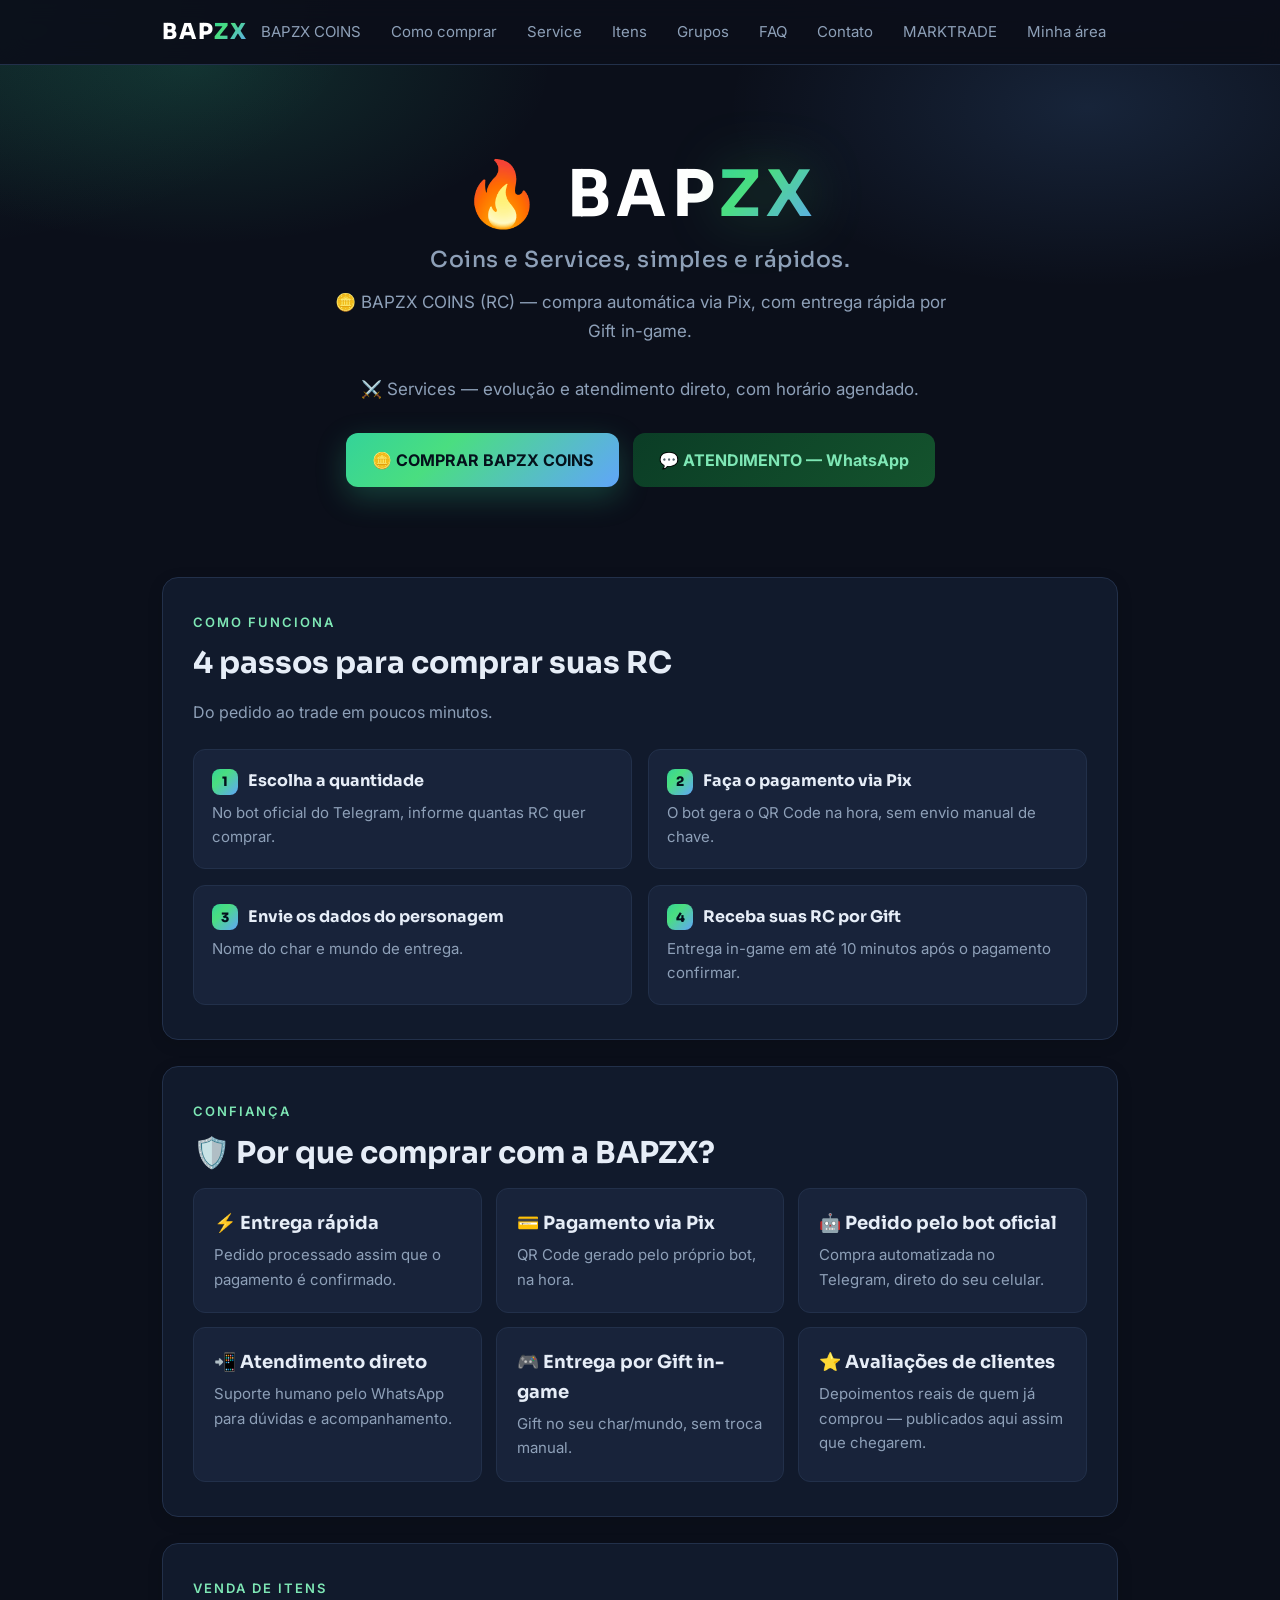
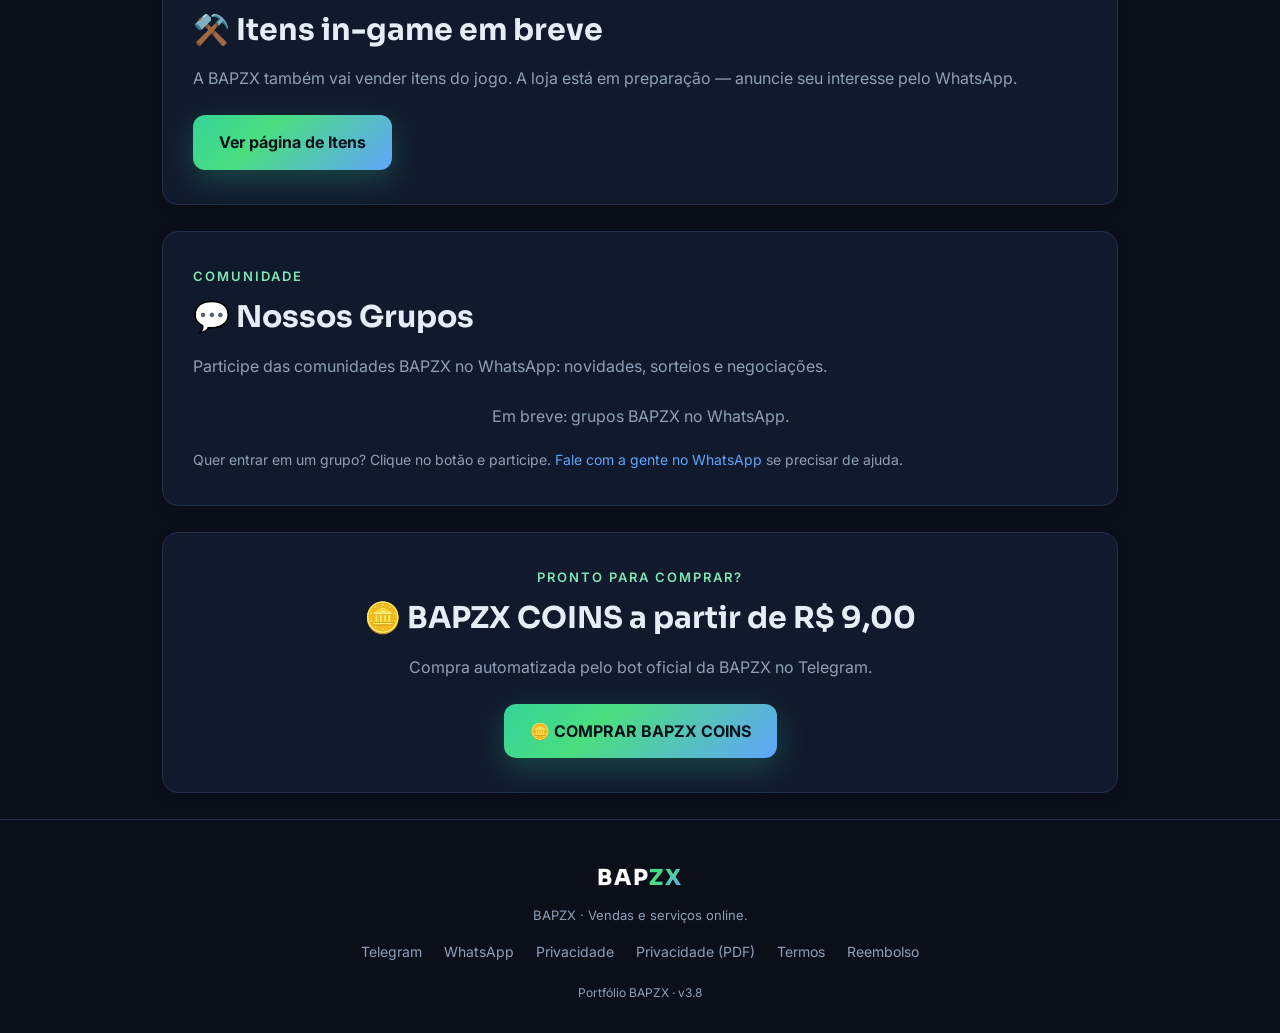
==== index.html @ c37fc3a6 "SEO itens 9+6: keyword por página, meta description em todas, canonical, Open Graph/Twitter, schema." ====
<!DOCTYPE html>
<html lang="pt-BR">
<head>
<meta charset="utf-8">
<meta name="viewport" content="width=device-width, initial-scale=1">
<title>BAPZX COINS (RC) &amp; Service — BAPZX</title>
<meta name="description" content="BAPZX: vendas e serviços online. BAPZX COINS (RC) e Service dedicado a UP level no Rubinot. Pagamento via Pix e atendimento no Telegram e WhatsApp.">
<link rel="canonical" href="https://bapzxdev.github.io/bapzx-portfolio/">
<meta property="og:type" content="website">
<meta property="og:site_name" content="BAPZX">
<meta property="og:locale" content="pt_BR">
<meta property="og:title" content="BAPZX COINS (RC) &amp; Service — BAPZX">
<meta property="og:description" content="BAPZX: vendas e serviços online. BAPZX COINS (RC) e Service dedicado a UP level no Rubinot. Pagamento via Pix e atendimento no Telegram e WhatsApp.">
<meta property="og:url" content="https://bapzxdev.github.io/bapzx-portfolio/">
<meta property="og:image" content="https://bapzxdev.github.io/bapzx-portfolio/og-image.png">
<meta name="twitter:card" content="summary_large_image">
<link rel="preconnect" href="https://fonts.googleapis.com">
<link rel="preconnect" href="https://fonts.gstatic.com" crossorigin>
<link href="https://fonts.googleapis.com/css2?family=Sora:wght@500;700;800&family=Inter:wght@400;500;600&display=swap" rel="stylesheet">
<link href="styles.css" rel="stylesheet">
</head>
<body>

<nav>
  <div class="wrap nav-in">
    <div class="brand">BAP<span>ZX</span></div>
    <div class="menu">
      <a href="rubini.html">BAPZX COINS</a>
      <a href="como-comprar.html">Como comprar</a>
      <a href="service.html">Service</a>
      <a href="itens.html">Itens</a>
      <a href="grupos.html">Grupos</a>
      <a href="faq.html">FAQ</a>
      <a href="contato.html">Contato</a>
      <a href="troca.html">MARKTRADE</a>
      <a href="https://bapzx-bot-tibia.onrender.com/login">Minha área</a>
    </div>
  </div>
</nav>

<header class="hero">
  <h1>🔥 BAP<span>ZX</span></h1>
  <h2>Coins e Services, simples e rápidos.</h2>
  <p>🪙 BAPZX COINS (RC) — compra automática via Pix, com entrega rápida por Gift in-game.</p>
  <p>⚔️ Services — evolução e atendimento direto, com horário agendado.</p>
  <div class="cta-row">
    <a class="btn" href="https://t.me/bapzx_bot">🪙 COMPRAR BAPZX COINS</a>
    <a class="btn wa" href="https://wa.me/5519991813598">💬 ATENDIMENTO — WhatsApp</a>
  </div>
</header>

<div class="wrap">

  <section>
    <div class="kicker">Como funciona</div>
    <h2>4 passos para comprar suas RC</h2>
    <p class="sub">Do pedido ao trade em poucos minutos.</p>
    <div class="steps">
      <div class="step"><b><em>1</em> Escolha a quantidade</b><p>No bot oficial do Telegram, informe quantas RC quer comprar.</p></div>
      <div class="step"><b><em>2</em> Faça o pagamento via Pix</b><p>O bot gera o QR Code na hora, sem envio manual de chave.</p></div>
      <div class="step"><b><em>3</em> Envie os dados do personagem</b><p>Nome do char e mundo de entrega.</p></div>
      <div class="step"><b><em>4</em> Receba suas RC por Gift</b><p>Entrega in-game em até 10 minutos após o pagamento confirmar.</p></div>
    </div>
  </section>

  <section>
    <div class="kicker">Confiança</div>
    <h2>🛡️ Por que comprar com a BAPZX?</h2>
    <div class="row c3">
      <div class="svc"><h3>⚡ Entrega rápida</h3><p>Pedido processado assim que o pagamento é confirmado.</p></div>
      <div class="svc"><h3>💳 Pagamento via Pix</h3><p>QR Code gerado pelo próprio bot, na hora.</p></div>
      <div class="svc"><h3>🤖 Pedido pelo bot oficial</h3><p>Compra automatizada no Telegram, direto do seu celular.</p></div>
      <div class="svc"><h3>📲 Atendimento direto</h3><p>Suporte humano pelo WhatsApp para dúvidas e acompanhamento.</p></div>
      <div class="svc"><h3>🎮 Entrega por Gift in-game</h3><p>Gift no seu char/mundo, sem troca manual.</p></div>
      <div class="svc"><h3>⭐ Avaliações de clientes</h3><p>Depoimentos reais de quem já comprou — publicados aqui assim que chegarem.</p></div>
    </div>
  </section>

  <section>
    <div class="kicker">Venda de Itens</div>
    <h2>⚒️ Itens in-game em breve</h2>
    <p class="sub">A BAPZX também vai vender itens do jogo. A loja está em preparação — anuncie seu interesse pelo WhatsApp.</p>
    <a class="btn" href="itens.html">Ver página de Itens</a>
  </section>

  <section>
    <div class="kicker">Comunidade</div>
    <h2>💬 Nossos Grupos</h2>
    <p class="sub">Participe das comunidades BAPZX no WhatsApp: novidades, sorteios e negociações.</p>
    <div id="grupos-container" class="row c4">
      <p class="loading-msg" style="color:var(--muted);grid-column:1/-1;text-align:center">Carregando grupos...</p>
    </div>
    <p style="margin-top:18px" class="ident">
      Quer entrar em um grupo? Clique no botão e participe. <a href="https://wa.me/5519991813598">Fale com a gente no WhatsApp</a> se precisar de ajuda.
    </p>
  </section>

  <section style="text-align:center">
    <div class="kicker">Pronto para comprar?</div>
    <h2>🪙 BAPZX COINS a partir de R$ 9,00</h2>
    <p class="sub">Compra automatizada pelo bot oficial da BAPZX no Telegram.</p>
    <p style="margin-top:16px"><a class="btn" href="https://t.me/bapzx_bot">🪙 COMPRAR BAPZX COINS</a></p>
  </section>

</div>

<footer>
  <div class="brand">BAP<span>ZX</span></div>
  <p style="color:var(--muted);font-size:13px">BAPZX &middot; Vendas e serviços online.</p>
  <div class="fmini">
    <a href="https://t.me/bapzx_bot">Telegram</a>
    <a href="https://wa.me/5519991813598">WhatsApp</a>
    <a href="https://bapzx-bot-tibia.onrender.com/privacidade" rel="noopener">Privacidade</a>
    <a href="https://bapzx-bot-tibia.onrender.com/privacidade/pdf" rel="noopener">Privacidade (PDF)</a>
    <a href="https://bapzx-bot-tibia.onrender.com/termos" rel="noopener">Termos</a>
    <a href="https://bapzx-bot-tibia.onrender.com/reembolso" rel="noopener">Reembolso</a>
  </div>
  <p style="font-size:12px">Portfólio BAPZX &middot; v3.8</p>
</footer>

<script>
const io=new IntersectionObserver(function(es){es.forEach(function(e){if(e.isIntersecting){e.target.classList.add("in");io.unobserve(e.target)}})},{threshold:.12});
document.querySelectorAll(".reveal").forEach(function(el){io.observe(el)});
</script>
<script>
(function () {
  var box = document.getElementById("grupos-container");
  function esc(s) {
    var d = document.createElement("div");
    d.appendChild(document.createTextNode(s == null ? "" : String(s)));
    return d.innerHTML;
  }
  function render(grupos) {
    var lista = (grupos && grupos.length) ? grupos : [];
    if (!lista.length) {
      box.innerHTML = '<p class="loading-msg" style="color:var(--muted);grid-column:1/-1;text-align:center">Em breve: grupos BAPZX no WhatsApp.</p>';
      return;
    }
    var html = "";
    lista.forEach(function (g) {
      var link = (g.link || "").trim();
      var btn = link
        ? '<a class="btn wa btn-sm" href="' + esc(link) + '">💬 Entrar no grupo</a>'
        : '<span class="btn wa btn-sm" style="opacity:.7;cursor:default">💬 Em breve</span>';
      html += '<div class="svc" style="display:flex;flex-direction:column;justify-content:space-between;align-items:center;text-align:center;gap:12px;height:100%"><span class="tag">💬 WhatsApp</span><div style="display:flex;flex-direction:column;gap:4px;align-items:center"><h3 style="margin:0;line-height:1.3">' + esc(g.nome || "Grupo") + '</h3></div>' + btn + '</div>';
    });
    box.innerHTML = html;
  }
  function load() {
    fetch("https://bapzx-bot-tibia.onrender.com/api/grupos")
      .then(function (r) { return r.json(); })
      .then(function (data) { render(data.grupos || []); })
      .catch(function () { render([]); });
  }
  if (document.readyState === "loading") {
    document.addEventListener("DOMContentLoaded", load);
  } else {
    load();
  }
})();
</script>
<script src="track.js" defer></script>
</body>
</html>
---- styles.css ----
:root{
  --bg:#0b0f1a; --panel:#111a2c; --panel-2:#18233a; --border:#22304a; --border-2:#2c3d5e;
  --text:#e6edf7; --muted:#8ea0b8; --green:#4ade80; --purple:#a78bfa; --blue:#60a5fa;
  --amber:#fbbf24; --red:#f87171;
  --grad:linear-gradient(135deg,#34d399 0%,#4ade80 35%,#60a5fa 100%);
  --grad-vip:linear-gradient(135deg,#f59e0b 0%,#fbbf24 50%,#f87171 100%);
  --panel2:#18233a; --radius:16px;
}
*{box-sizing:border-box;margin:0;padding:0}html{scroll-behavior:smooth}
body{
  font-family:'Inter',Arial,sans-serif;background:var(--bg);color:var(--text);line-height:1.65;overflow-x:hidden;
  background:
    radial-gradient(1100px 520px at 85% -10%, rgba(124,58,237,.14), transparent 60%),
    radial-gradient(900px 460px at -10% 0%, rgba(52,211,153,.10), transparent 55%),
    var(--bg);
}
.wrap{max-width:1000px;margin:0 auto;padding:0 22px}
h1,h2,h3{font-family:'Sora',sans-serif}
a{color:var(--blue);text-decoration:none}
:focus-visible{outline:2px solid var(--purple);outline-offset:2px;border-radius:8px}
button{font-family:inherit;cursor:pointer}
.icon{font-style:normal}

nav{position:sticky;top:0;z-index:50;background:rgba(11,15,26,.82);backdrop-filter:blur(12px);border-bottom:1px solid var(--border)}
.nav-in{display:flex;align-items:center;justify-content:space-between;height:64px}
.brand{font-family:'Sora',sans-serif;font-weight:800;font-size:22px;letter-spacing:2px;color:#fff}
.brand em,.brand span{font-style:normal;background:var(--grad);-webkit-background-clip:text;background-clip:text;-webkit-text-fill-color:transparent}
.menu{display:flex;gap:6px;flex-wrap:wrap;align-items:center}
.menu a{color:var(--muted);font-size:15px;padding:8px 12px;border-radius:9px;transition:.2s}
.menu a:hover,.menu a.active{color:#fff;background:rgba(52,211,153,.12)}

.btn{display:inline-flex;align-items:center;gap:9px;background:var(--grad);color:#04111b;font-weight:700;font-size:16px;padding:14px 26px;border-radius:12px;transition:.2s;box-shadow:0 10px 30px rgba(52,211,153,.25)}
.btn:hover{transform:translateY(-2px);box-shadow:0 14px 34px rgba(52,211,153,.4)}
.btn.ghost{background:rgba(17,26,44,.6);border:1px solid var(--border-2);color:var(--text);box-shadow:none}
.btn.ghost:hover{border-color:var(--blue);color:#fff;box-shadow:none}
.btn.wa{background:linear-gradient(135deg,#0b3d26,#14532d);color:#7ee7b5;box-shadow:none}
.btn.wa:hover{box-shadow:0 10px 30px rgba(20,83,45,.35)}
.btn-sm{font-size:15px;padding:10px 18px}

section{background:var(--panel);border:1px solid var(--border);border-radius:var(--radius);padding:34px 30px;margin:26px 0;box-shadow:0 4px 16px rgba(0,0,0,.12)}
section .kicker{color:#7ee7b5;font-size:13px;letter-spacing:2px;text-transform:uppercase;margin-bottom:6px;font-weight:600}
section h2{font-size:30px;margin-bottom:10px}
section .sub{color:var(--muted);margin-bottom:24px}
.back{margin:26px 0 0}
.back .btn{font-size:11px;padding:3px 8px;border-radius:7px;color:var(--muted);font-weight:500;box-shadow:none}
.back .btn:hover{border-color:var(--blue);color:var(--text)}
.row{display:grid;gap:14px}.c2{grid-template-columns:1fr 1fr}.c3{grid-template-columns:repeat(3,1fr)}.c4{grid-template-columns:repeat(4,1fr)}
@media(max-width:900px){.c4{grid-template-columns:1fr 1fr}}
@media(max-width:720px){.c2,.c3{grid-template-columns:1fr}}

.card,.svc,.step,.tst{background:var(--panel-2);border:1px solid var(--border);border-radius:12px;padding:18px;transition:border-color .15s,transform .12s,box-shadow .15s}
.card:hover,.svc:hover,.step:hover,.tst:hover{border-color:var(--border-2);transform:translateY(-2px);box-shadow:0 6px 22px rgba(0,0,0,.18)}
.card h3{margin:0 0 2px;font-size:20px}.card .p{font-weight:800;background:var(--grad);-webkit-background-clip:text;background-clip:text;-webkit-text-fill-color:transparent;font-size:26px}
.card p{color:var(--muted);font-size:15px;margin:6px 0 12px}
.tag,.old-price{display:inline-block;background:rgba(74,222,128,.12);color:#7ee7b5;border:1px solid rgba(74,222,128,.35);border-radius:999px;padding:2px 10px;font-size:12px;margin-bottom:10px}
.old-price{font-size:14px;color:var(--muted);text-decoration:line-through}

table{width:100%;border-collapse:collapse;margin:6px 0 18px}
th,td{text-align:left;padding:12px 10px;border-bottom:1px solid var(--border)}
th{color:var(--muted);font-weight:600;font-size:13px;text-transform:uppercase;letter-spacing:.4px}
td{font-size:16px}.prow:hover{background:var(--panel-2)}
.price{font-weight:700;background:var(--grad);-webkit-background-clip:text;background-clip:text;-webkit-text-fill-color:transparent;font-size:24px}
.ident{font-size:14px;color:var(--muted);margin:10px 0 0}

.steps{display:grid;gap:16px;grid-template-columns:repeat(2,1fr)}
@media(max-width:720px){.steps{grid-template-columns:1fr}}
.step{padding:18px}
.step b{display:flex;align-items:center;gap:10px;font-family:'Sora',sans-serif;font-size:16px;margin-bottom:6px}
.step em{font-style:normal;font-family:'Sora',sans-serif;font-weight:800;font-size:13px;color:#04111b;background:var(--grad);border-radius:8px;width:26px;height:26px;display:inline-flex;align-items:center;justify-content:center}
.step p{color:var(--muted);font-size:15px}

.svc{padding:20px}
.svc h3{font-size:18px;margin:0 0 4px}.svc p{color:var(--muted);font-size:15px;margin:0}
.svc .tag{display:inline-block;background:rgba(74,222,128,.12);color:#7ee7b5;border:1px solid rgba(74,222,128,.35);border-radius:999px;padding:2px 10px;font-size:12px;margin:10px 0 8px}

.tst{padding:18px}
.tst blockquote{color:var(--text);font-size:15.5px;font-style:italic;margin-bottom:12px}
.tst cite{font-style:normal;display:flex;align-items:center;gap:10px;font-size:13px;color:var(--muted)}
.ava{width:34px;height:34px;border-radius:50%;background:var(--grad);color:#04111b;font-weight:800;display:inline-flex;align-items:center;justify-content:center}

details{background:var(--panel-2);border:1px solid var(--border);border-radius:12px;margin-bottom:10px;padding:4px 18px;transition:border-color .15s}
details:hover{border-color:var(--border-2)}
summary{cursor:pointer;padding:14px 0;font-weight:600;color:var(--text);display:flex;justify-content:space-between;align-items:center}
summary::after{content:"+";color:var(--green);font-size:20px;font-weight:700}
details[open] summary::after{content:"–"}
details p{color:var(--muted);font-size:15px;padding-bottom:16px}

footer{border-top:1px solid var(--border);margin-top:10px;padding:40px 0 30px;text-align:center;color:var(--muted);font-size:14px}
footer .brand{margin-bottom:8px;color:#fff}
.fmini{display:flex;gap:22px;justify-content:center;flex-wrap:wrap;margin:14px 0 20px}
.fmini a{color:var(--muted)}.fmini a:hover{color:#fff}

.reveal{opacity:0;transform:translateY(22px);transition:opacity .7s ease,transform .7s ease}
.reveal.in{opacity:1;transform:none}

header.hero{position:relative;text-align:center;padding:96px 22px 64px;overflow:hidden}
header.hero::before{content:"";position:absolute;inset:0 0 auto 0;height:420px;background:
  radial-gradient(600px 300px at 15% 0%,rgba(52,211,153,.16),transparent 60%),
  radial-gradient(600px 300px at 85% 10%,rgba(96,165,250,.14),transparent 60%);pointer-events:none}
.toptag{display:inline-block;border:1px solid rgba(74,222,128,.4);color:#7ee7b5;background:rgba(74,222,128,.08);border-radius:999px;padding:6px 16px;font-size:13px;margin-bottom:22px;letter-spacing:.5px}
.hero h1{font-size:64px;letter-spacing:6px;line-height:1.05;color:#fff}
.hero h1 span{background:var(--grad);-webkit-background-clip:text;background-clip:text;-webkit-text-fill-color:transparent;filter:drop-shadow(0 0 28px rgba(74,222,128,.35))}
.hero h2{font-size:22px;font-weight:500;color:var(--muted);margin:14px 0 10px;letter-spacing:.5px}
.hero p{max-width:640px;margin:0 auto 30px;color:var(--muted);font-size:17px}
.cta-row{display:flex;gap:14px;justify-content:center;flex-wrap:wrap}
.stats{display:flex;gap:40px;justify-content:center;flex-wrap:wrap;margin-top:52px}
.stats b{display:block;font-family:'Sora',sans-serif;font-size:30px;background:var(--grad);-webkit-background-clip:text;background-clip:text;-webkit-text-fill-color:transparent}
.stats span{font-size:13px;color:var(--muted)}
@media(max-width:640px){.hero h1{font-size:34px;letter-spacing:3px}}

@media (prefers-reduced-motion:reduce){html{scroll-behavior:auto}}
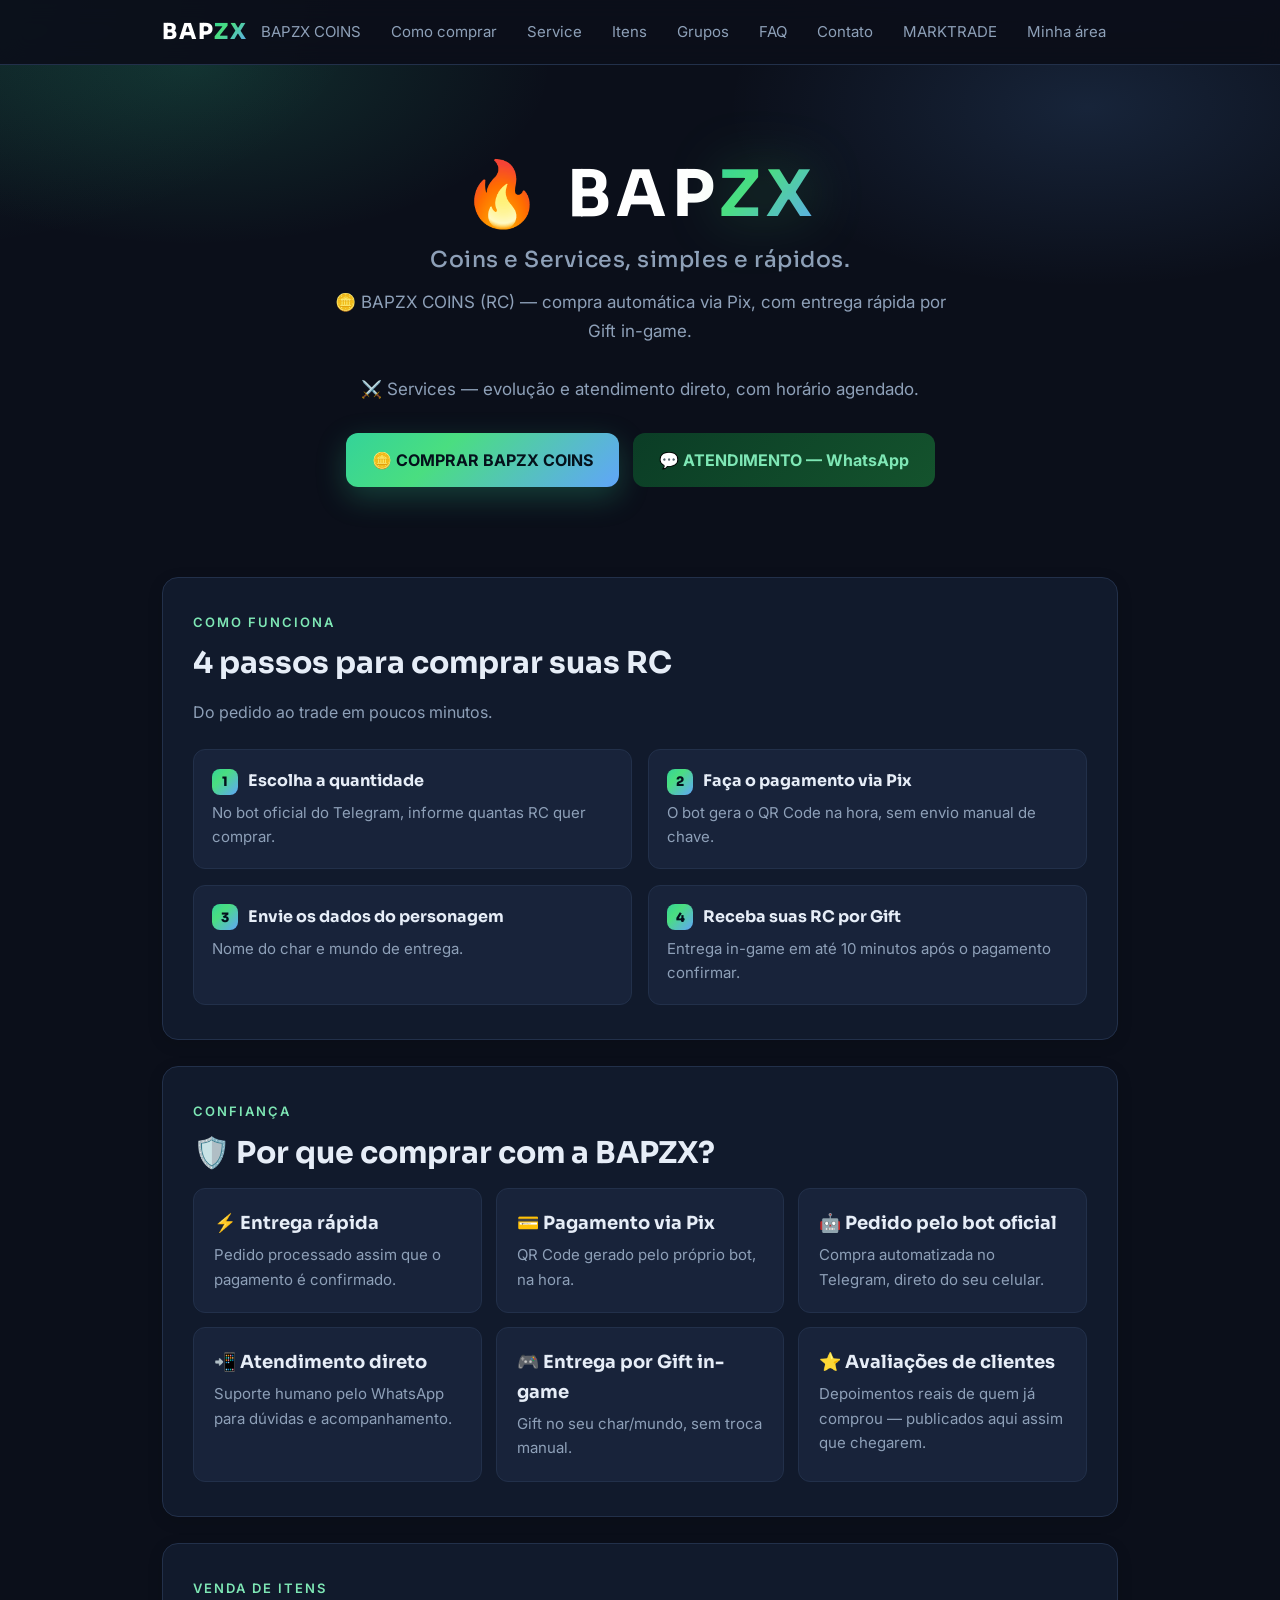
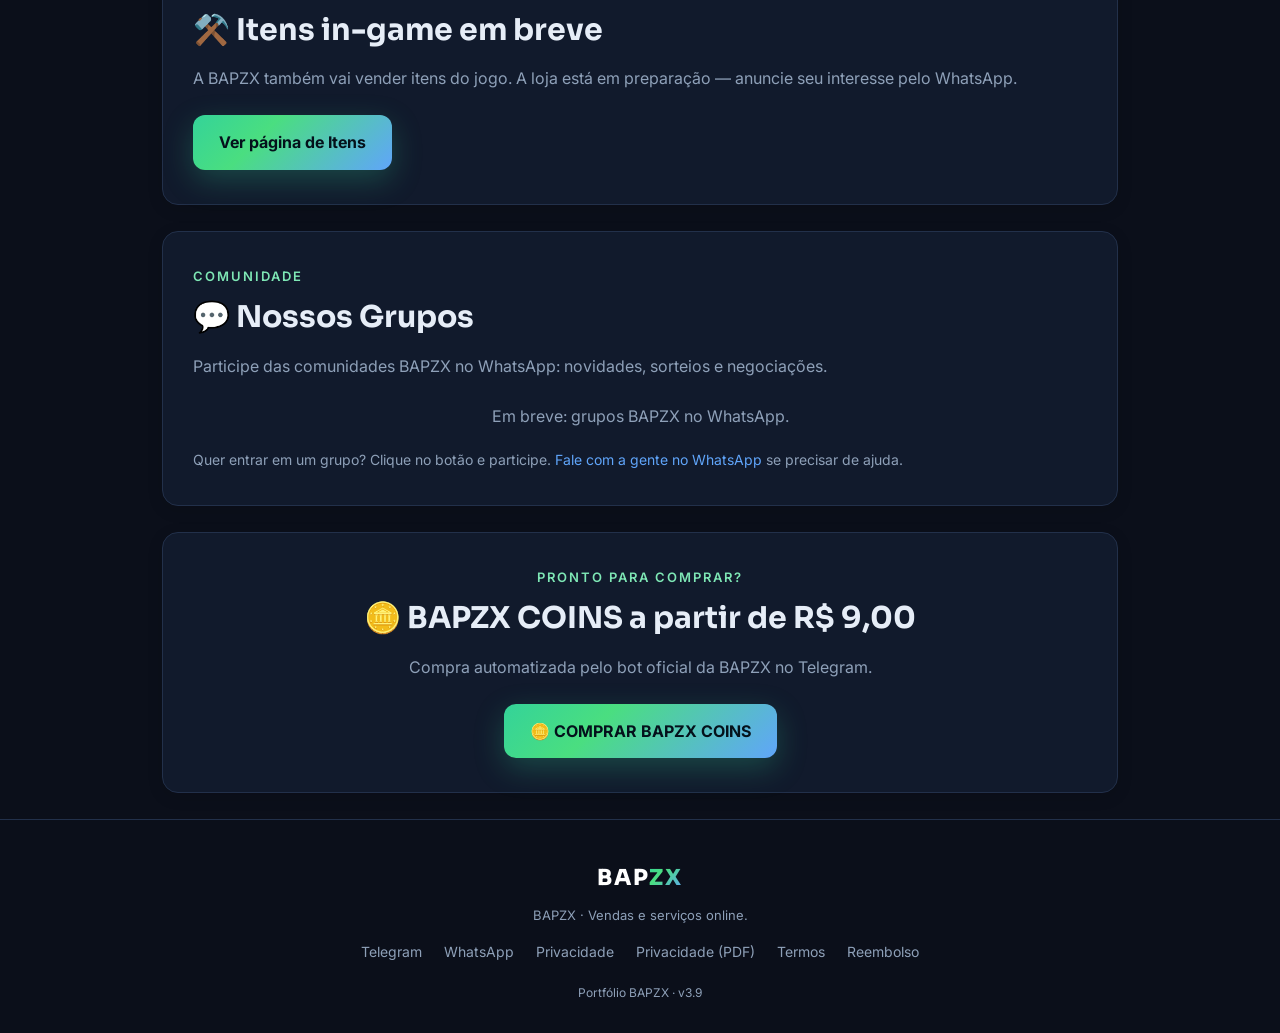
==== commit 7044aa8c: "v3.9: incremento versao exibida (SEO itens 5, 7 e 3 concluidos)" ====
--- a/index.html
+++ b/index.html
@@ -3,6 +3,7 @@
 <head>
 <meta charset="utf-8">
 <meta name="viewport" content="width=device-width, initial-scale=1">
+<meta name="google-site-verification" content="2kLKFml6NDka7wj_i8U7VwLVc8aUyDpVzxlBo5B2_Ss" />
 <title>BAPZX COINS (RC) &amp; Service — BAPZX</title>
 <meta name="description" content="BAPZX: vendas e serviços online. BAPZX COINS (RC) e Service dedicado a UP level no Rubinot. Pagamento via Pix e atendimento no Telegram e WhatsApp.">
 <link rel="canonical" href="https://bapzxdev.github.io/bapzx-portfolio/">
@@ -115,7 +116,7 @@
     <a href="https://bapzx-bot-tibia.onrender.com/termos" rel="noopener">Termos</a>
     <a href="https://bapzx-bot-tibia.onrender.com/reembolso" rel="noopener">Reembolso</a>
   </div>
-  <p style="font-size:12px">Portfólio BAPZX &middot; v3.8</p>
+  <p style="font-size:12px">Portfólio BAPZX &middot; v3.9</p>
 </footer>
 
 <script>
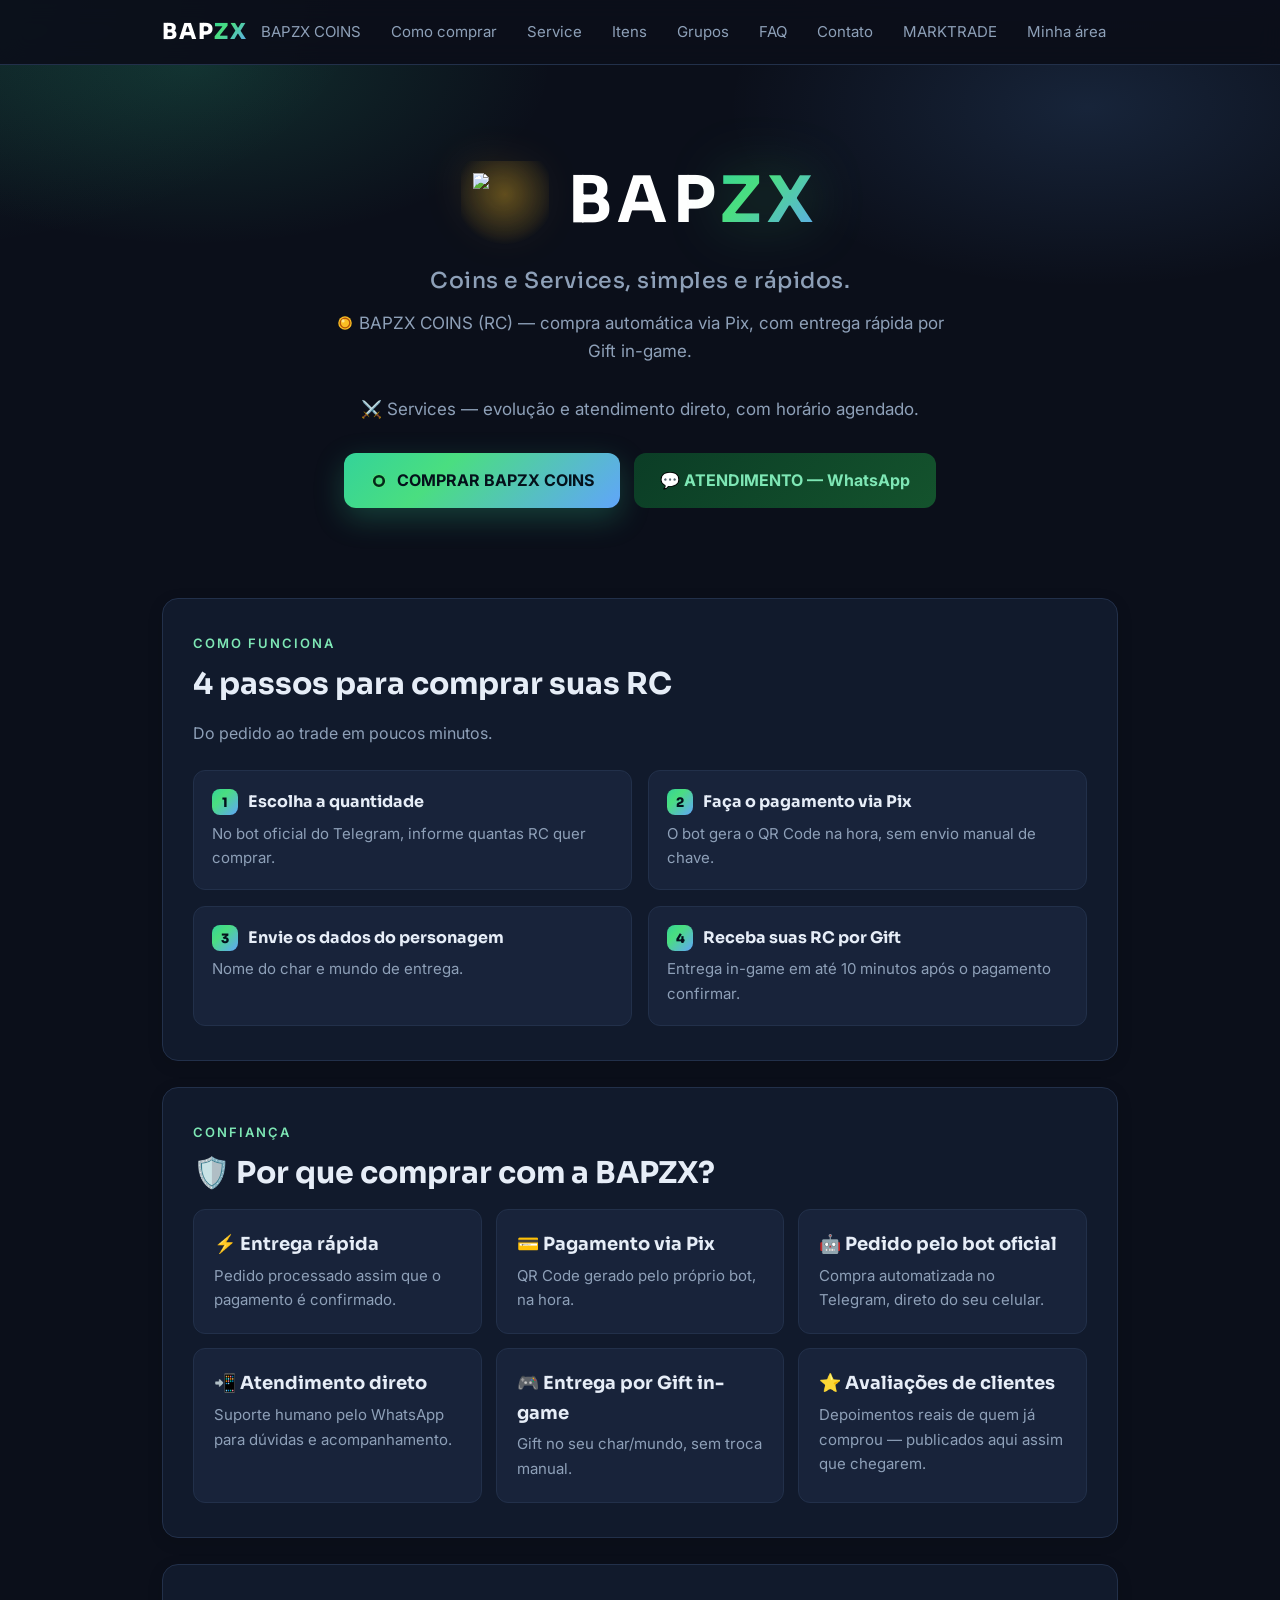
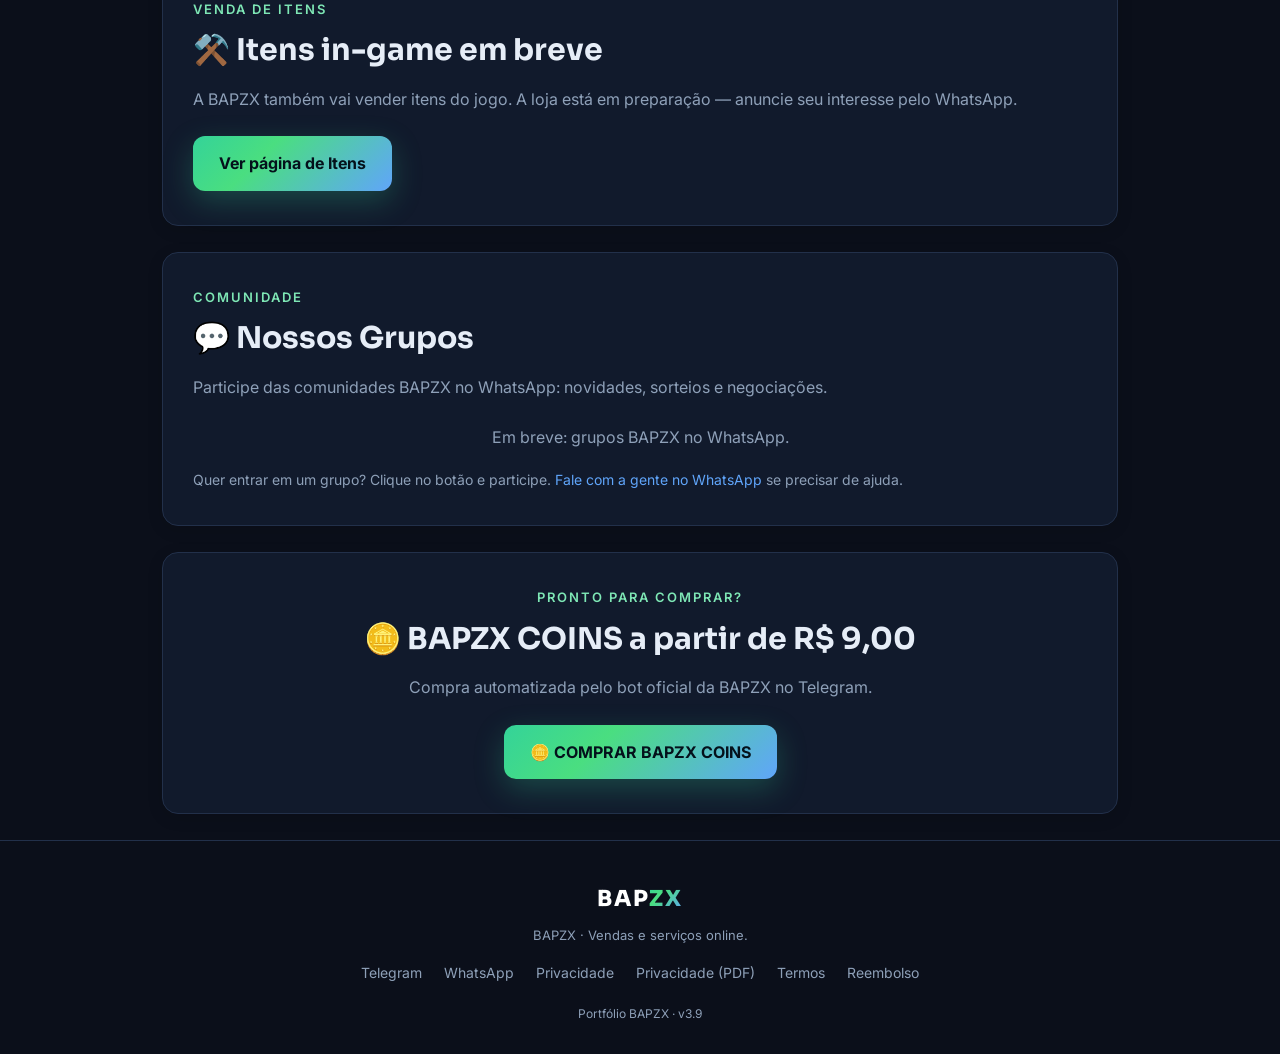
==== commit 2ed63572: "hero profissional: emblema Crystal Coin (GIF) no lugar do fogo + icones SVG no lugar do tofu + flutu" ====
--- a/index.html
+++ b/index.html
@@ -40,12 +40,12 @@
 </nav>
 
 <header class="hero">
-  <h1>🔥 BAP<span>ZX</span></h1>
+  <h1><span class="coin-badge"><img src="https://www.tibiawiki.com.br/images/5/55/Crystal_Coin.gif" alt="BAPZX Coin" width="64" height="64" loading="eager" fetchpriority="high"></span> BAP<span>ZX</span></h1>
   <h2>Coins e Services, simples e rápidos.</h2>
-  <p>🪙 BAPZX COINS (RC) — compra automática via Pix, com entrega rápida por Gift in-game.</p>
+  <p><svg class="ic-coin" width="18" height="18" viewBox="0 0 24 24" aria-hidden="true"><circle cx="12" cy="12" r="9" fill="#fbbf24"/><circle cx="12" cy="12" r="6.4" fill="none" stroke="#b45309" stroke-width="1.8"/><circle cx="9.4" cy="9.2" r="2.1" fill="#fde68a"/></svg> BAPZX COINS (RC) — compra automática via Pix, com entrega rápida por Gift in-game.</p>
   <p>⚔️ Services — evolução e atendimento direto, com horário agendado.</p>
   <div class="cta-row">
-    <a class="btn" href="https://t.me/bapzx_bot">🪙 COMPRAR BAPZX COINS</a>
+    <a class="btn" href="https://t.me/bapzx_bot"><svg class="ic-coin" width="18" height="18" viewBox="0 0 24 24" aria-hidden="true"><circle cx="12" cy="12" r="9" fill="#04281a"/><circle cx="12" cy="12" r="9" fill="none" stroke="#4ade80" stroke-width="1.8"/><circle cx="12" cy="12" r="4.6" fill="#4ade80"/></svg> COMPRAR BAPZX COINS</a>
     <a class="btn wa" href="https://wa.me/5519991813598">💬 ATENDIMENTO — WhatsApp</a>
   </div>
 </header>
--- a/styles.css
+++ b/styles.css
@@ -100,12 +100,17 @@
 .toptag{display:inline-block;border:1px solid rgba(74,222,128,.4);color:#7ee7b5;background:rgba(74,222,128,.08);border-radius:999px;padding:6px 16px;font-size:13px;margin-bottom:22px;letter-spacing:.5px}
 .hero h1{font-size:64px;letter-spacing:6px;line-height:1.05;color:#fff}
 .hero h1 span{background:var(--grad);-webkit-background-clip:text;background-clip:text;-webkit-text-fill-color:transparent;filter:drop-shadow(0 0 28px rgba(74,222,128,.35))}
+.coin-badge{display:inline-flex;align-items:center;justify-content:center;width:88px;height:88px;vertical-align:middle;background:radial-gradient(circle at 50% 38%,rgba(251,191,36,.30),rgba(251,191,36,.07) 58%,transparent 72%);-webkit-background-clip:border-box;background-clip:border-box;-webkit-text-fill-color:currentColor;filter:drop-shadow(0 0 22px rgba(251,191,36,.45));animation:coinfloat 3.2s ease-in-out infinite}
+.hero h1 .coin-badge{background:radial-gradient(circle at 50% 38%,rgba(251,191,36,.30),rgba(251,191,36,.07) 58%,transparent 72%);filter:drop-shadow(0 0 22px rgba(251,191,36,.45))}
+.coin-badge img{width:64px;height:64px;image-rendering:pixelated}
+.ic-coin{vertical-align:-3px}
+@keyframes coinfloat{0%,100%{transform:translateY(0)}50%{transform:translateY(-7px)}}
 .hero h2{font-size:22px;font-weight:500;color:var(--muted);margin:14px 0 10px;letter-spacing:.5px}
 .hero p{max-width:640px;margin:0 auto 30px;color:var(--muted);font-size:17px}
 .cta-row{display:flex;gap:14px;justify-content:center;flex-wrap:wrap}
 .stats{display:flex;gap:40px;justify-content:center;flex-wrap:wrap;margin-top:52px}
 .stats b{display:block;font-family:'Sora',sans-serif;font-size:30px;background:var(--grad);-webkit-background-clip:text;background-clip:text;-webkit-text-fill-color:transparent}
 .stats span{font-size:13px;color:var(--muted)}
-@media(max-width:640px){.hero h1{font-size:34px;letter-spacing:3px}}
+@media(max-width:640px){.hero h1{font-size:34px;letter-spacing:3px}.coin-badge{width:58px;height:58px}.coin-badge img{width:44px;height:44px}}
 
-@media (prefers-reduced-motion:reduce){html{scroll-behavior:auto}}+@media (prefers-reduced-motion:reduce){html{scroll-behavior:auto}.coin-badge{animation:none}}
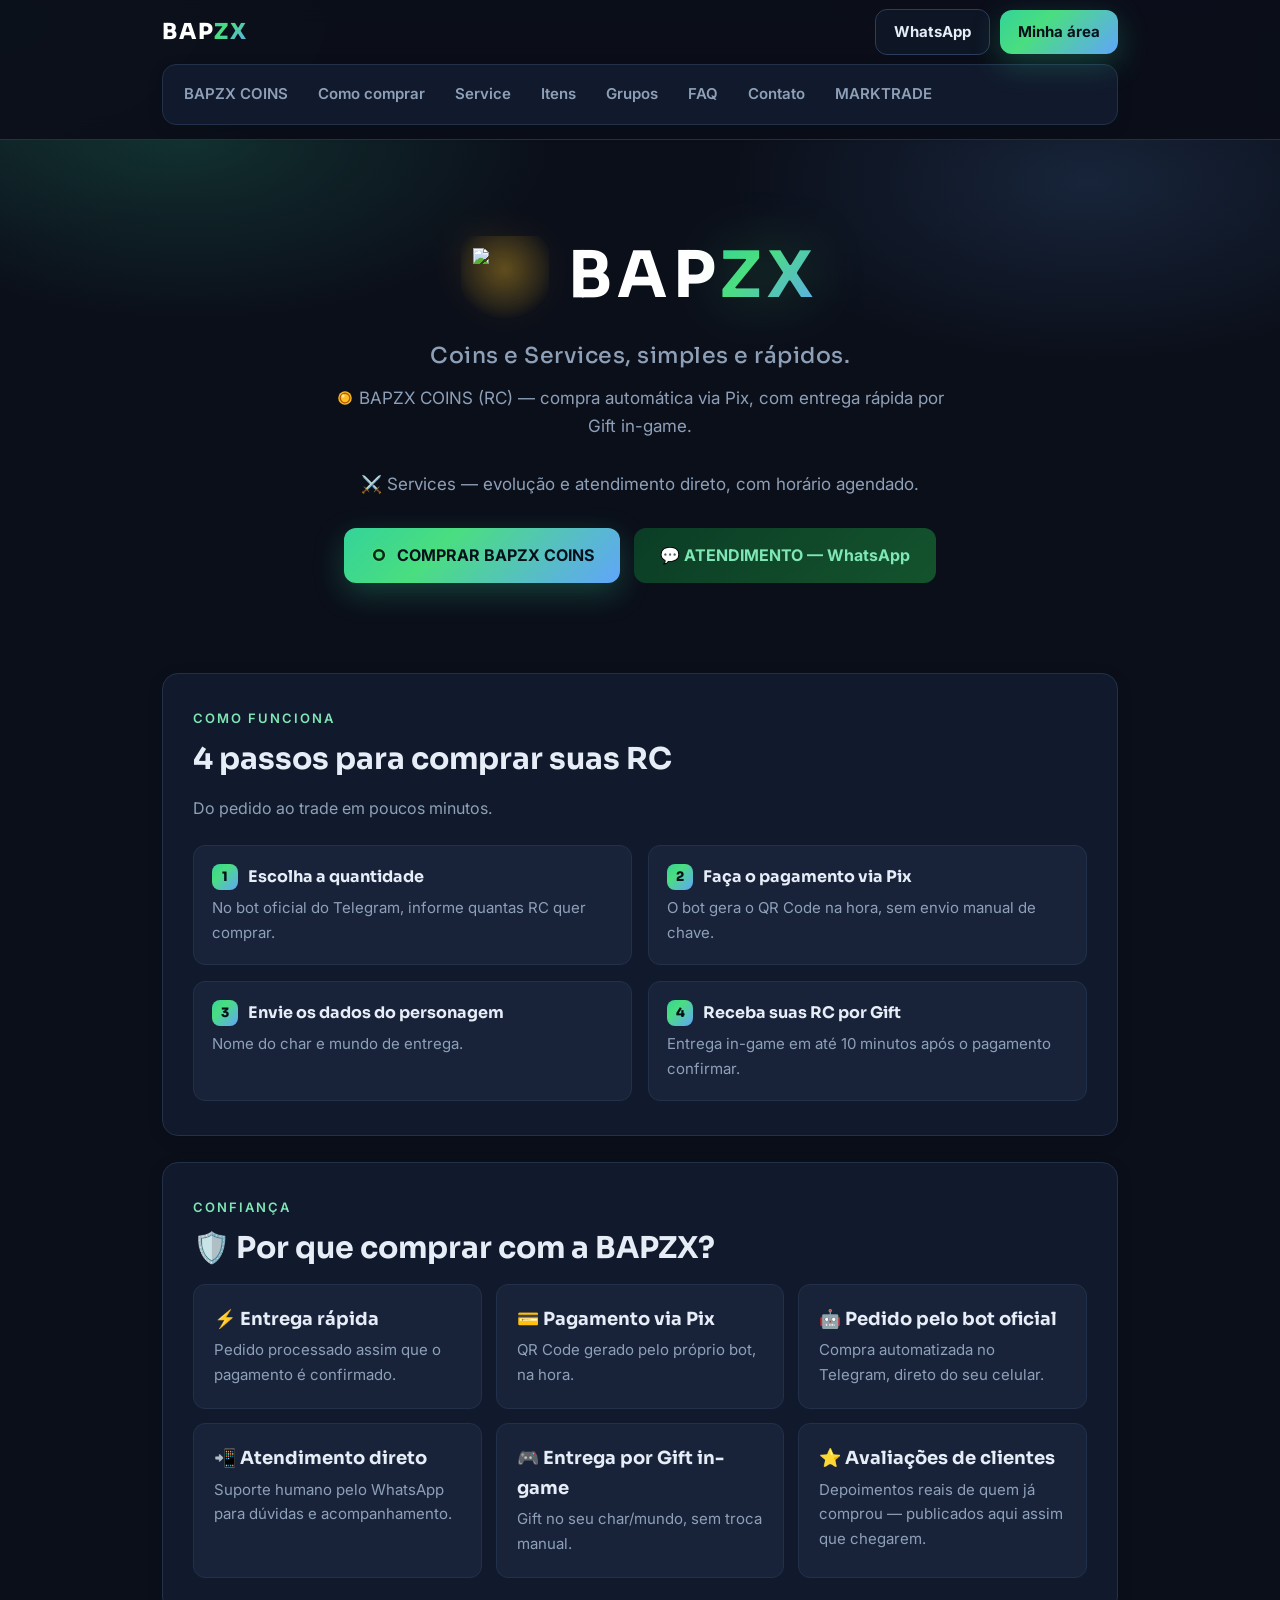
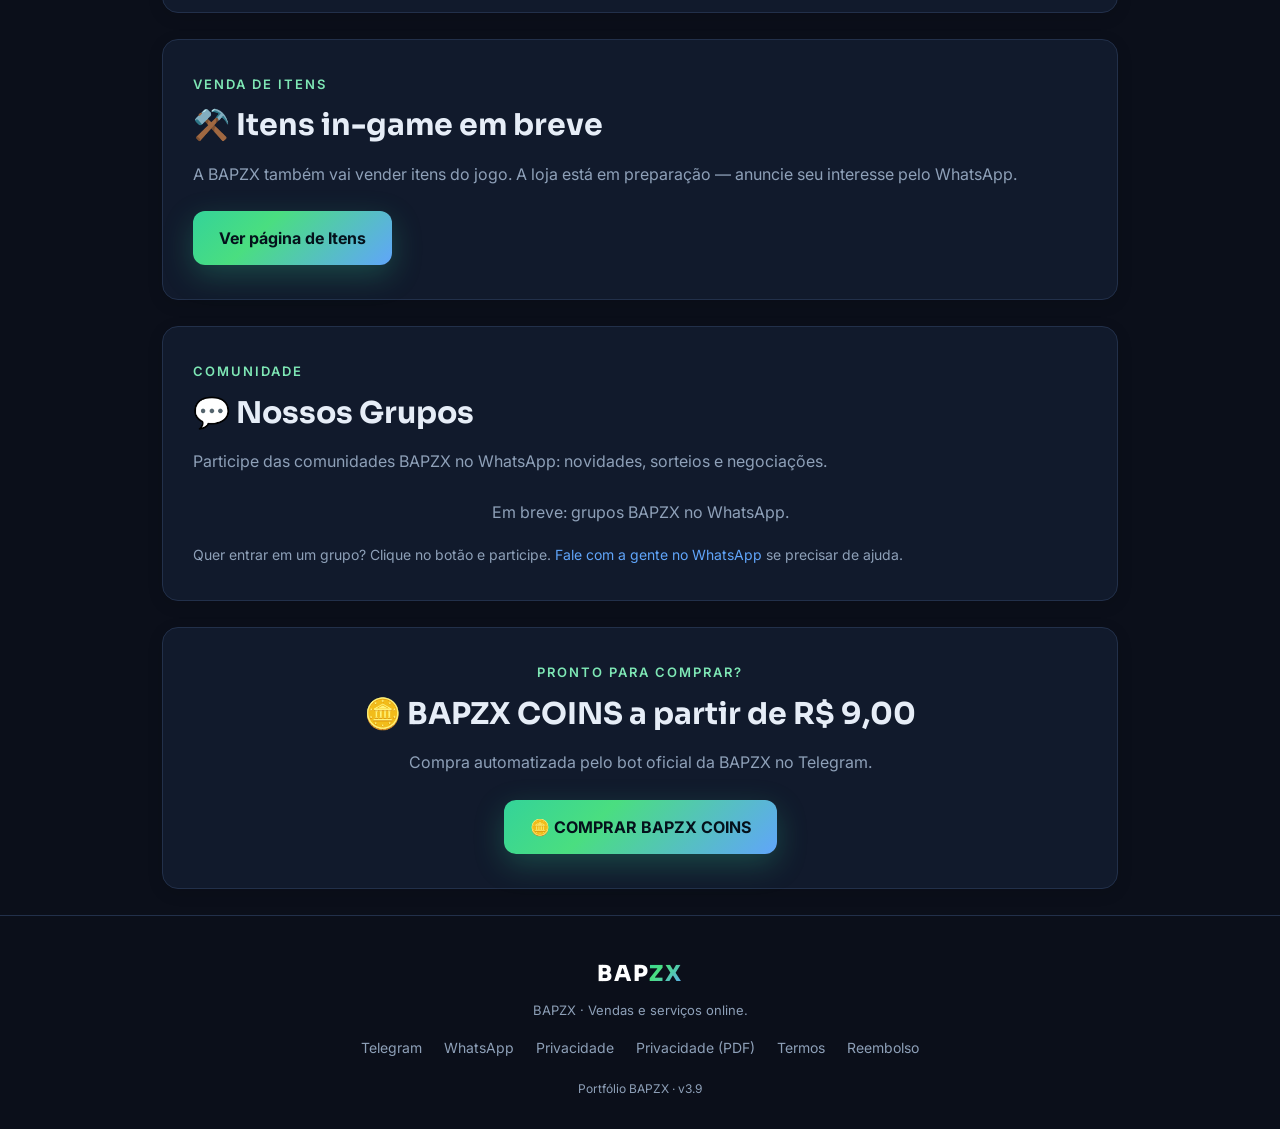
==== commit c54e9fff: "nav em 2 linhas: marca + CTAs em cima, links em card rolavel" ====
--- a/index.html
+++ b/index.html
@@ -25,7 +25,14 @@
 <nav>
   <div class="wrap nav-in">
     <div class="brand">BAP<span>ZX</span></div>
-    <div class="menu">
+    <div class="nav-cta">
+      <a class="btn ghost btn-sm" href="https://wa.me/5519991813598" target="_blank" rel="noopener">WhatsApp</a>
+      <a class="btn btn-sm" href="https://bapzx-bot-tibia.onrender.com/login">Minha área</a>
+    </div>
+  </div>
+  <div class="wrap">
+    <div class="menu-card">
+      <div class="menu">
       <a href="rubini.html">BAPZX COINS</a>
       <a href="como-comprar.html">Como comprar</a>
       <a href="service.html">Service</a>
@@ -34,7 +41,7 @@
       <a href="faq.html">FAQ</a>
       <a href="contato.html">Contato</a>
       <a href="troca.html">MARKTRADE</a>
-      <a href="https://bapzx-bot-tibia.onrender.com/login">Minha área</a>
+    </div>
     </div>
   </div>
 </nav>
--- a/styles.css
+++ b/styles.css
@@ -113,4 +113,12 @@
 .stats span{font-size:13px;color:var(--muted)}
 @media(max-width:640px){.hero h1{font-size:34px;letter-spacing:3px}.coin-badge{width:58px;height:58px}.coin-badge img{width:44px;height:44px}}
 
-@media (prefers-reduced-motion:reduce){html{scroll-behavior:auto}.coin-badge{animation:none}}+@media (prefers-reduced-motion:reduce){html{scroll-behavior:auto}.coin-badge{animation:none}}
+/* ---------- Nav em 2 linhas (card) ---------- */
+.nav-cta{display:flex;gap:10px;align-items:center}
+.menu-card{background:var(--panel);border:1px solid var(--border);border-radius:14px;margin:0 0 14px;padding:8px;box-shadow:0 4px 16px rgba(0,0,0,.12)}
+.menu-card .menu{flex-wrap:nowrap;overflow-x:auto;scrollbar-width:thin;gap:4px}
+.menu-card .menu a{white-space:nowrap;border:1px solid transparent;font-weight:600}
+.menu-card .menu a:hover{border-color:var(--border-2)}
+.menu-card .menu a.active{background:rgba(52,211,153,.14);border-color:rgba(52,211,153,.4);color:#fff}
+@media(max-width:720px){.nav-cta .btn.ghost{display:none}.menu-card .menu a{font-size:14px;padding:8px 10px}}
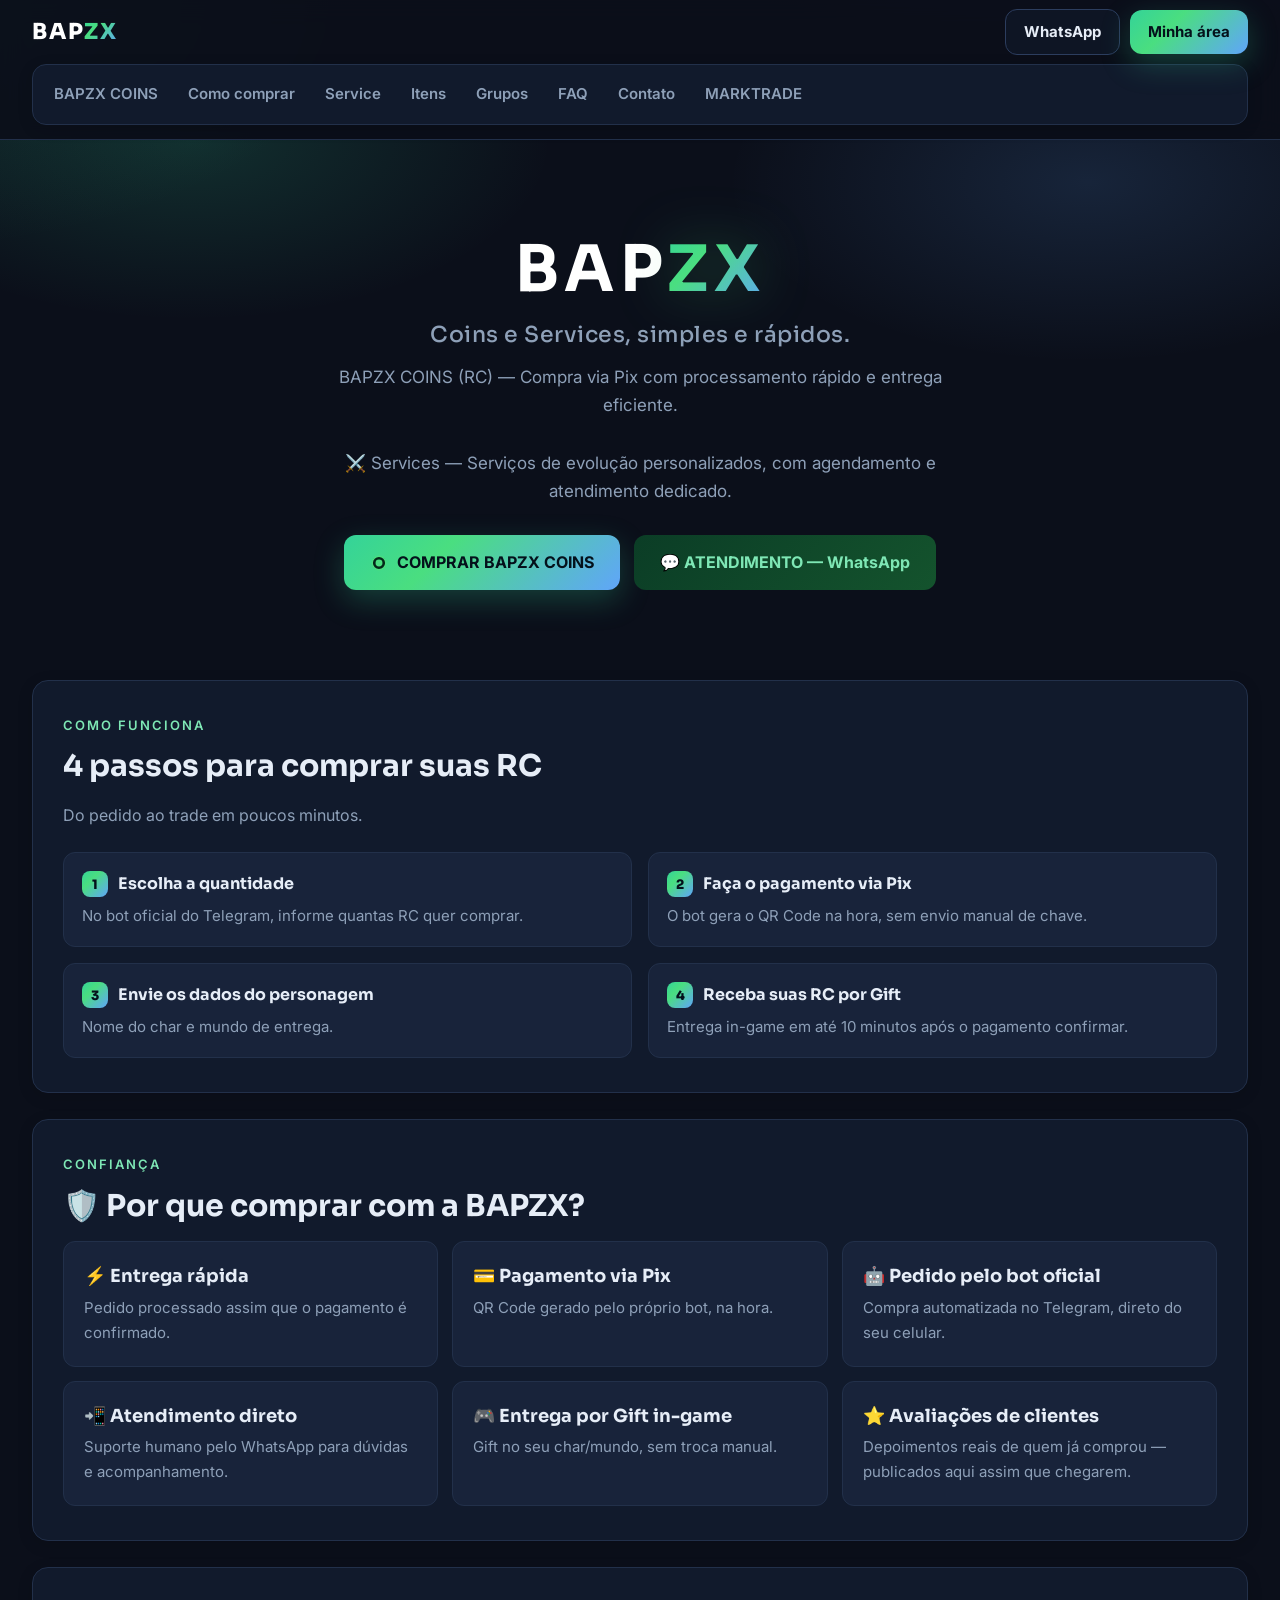
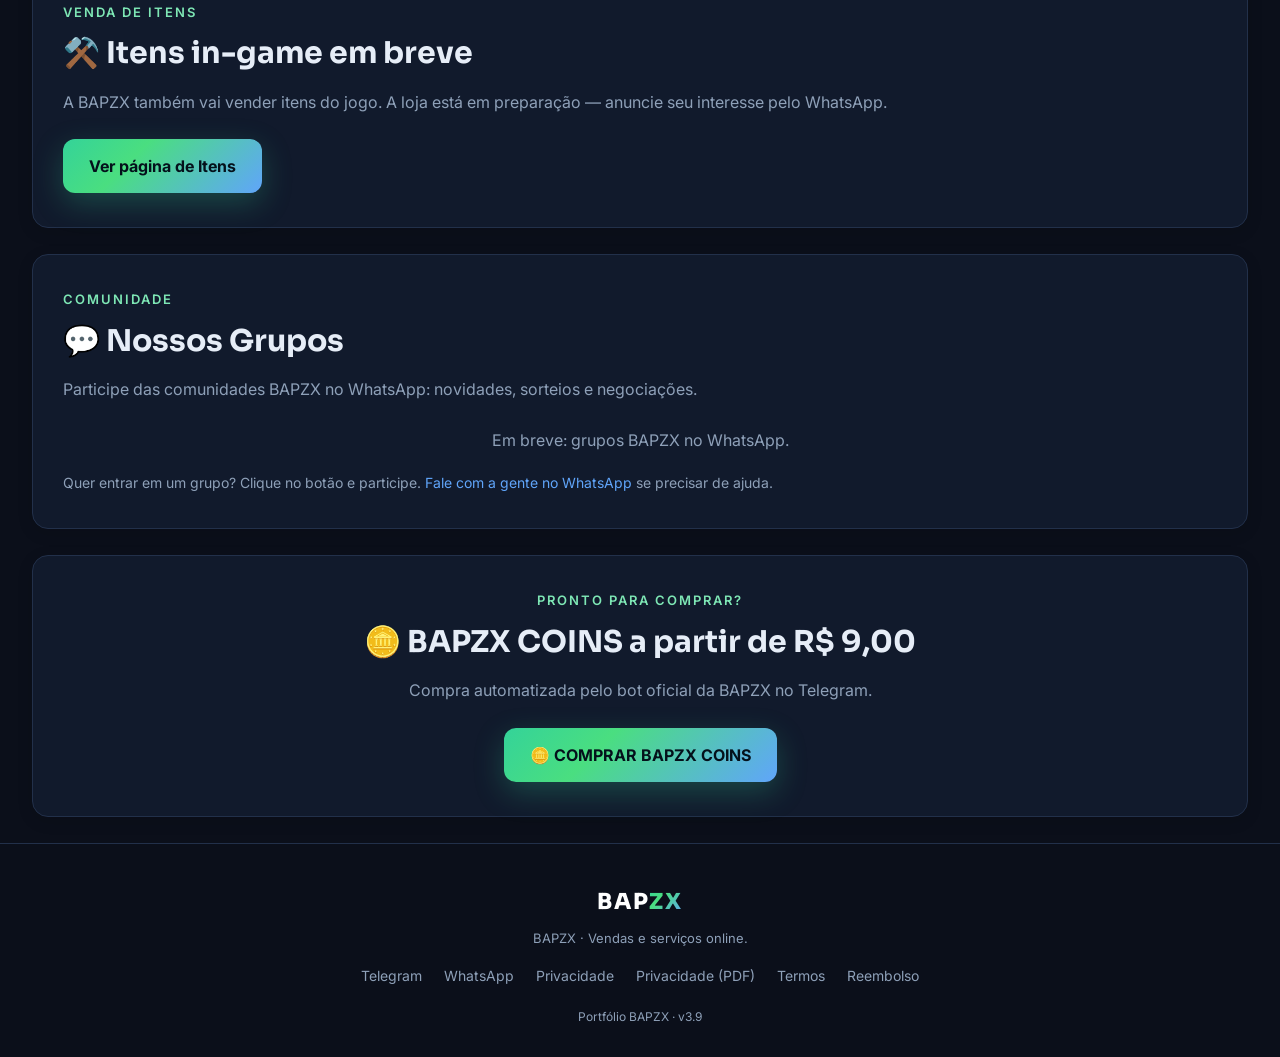
==== commit 65379e79: "home: hero sem moeda + frases novas centralizadas + largura total (wrap e mk-wrap fluidos, logo de v" ====
--- a/index.html
+++ b/index.html
@@ -26,7 +26,7 @@
   <div class="wrap nav-in">
     <div class="brand">BAP<span>ZX</span></div>
     <div class="nav-cta">
-      <a class="btn ghost btn-sm" href="https://wa.me/5519991813598" target="_blank" rel="noopener">WhatsApp</a>
+      <a class="btn ghost btn-sm" href="https://wa.me/5519991813598" rel="noopener">WhatsApp</a>
       <a class="btn btn-sm" href="https://bapzx-bot-tibia.onrender.com/login">Minha área</a>
     </div>
   </div>
@@ -47,10 +47,10 @@
 </nav>
 
 <header class="hero">
-  <h1><span class="coin-badge"><img src="https://www.tibiawiki.com.br/images/5/55/Crystal_Coin.gif" alt="BAPZX Coin" width="64" height="64" loading="eager" fetchpriority="high"></span> BAP<span>ZX</span></h1>
+  <h1>BAP<span>ZX</span></h1>
   <h2>Coins e Services, simples e rápidos.</h2>
-  <p><svg class="ic-coin" width="18" height="18" viewBox="0 0 24 24" aria-hidden="true"><circle cx="12" cy="12" r="9" fill="#fbbf24"/><circle cx="12" cy="12" r="6.4" fill="none" stroke="#b45309" stroke-width="1.8"/><circle cx="9.4" cy="9.2" r="2.1" fill="#fde68a"/></svg> BAPZX COINS (RC) — compra automática via Pix, com entrega rápida por Gift in-game.</p>
-  <p>⚔️ Services — evolução e atendimento direto, com horário agendado.</p>
+  <p>BAPZX COINS (RC) — Compra via Pix com processamento rápido e entrega eficiente.</p>
+  <p>⚔️ Services — Serviços de evolução personalizados, com agendamento e atendimento dedicado.</p>
   <div class="cta-row">
     <a class="btn" href="https://t.me/bapzx_bot"><svg class="ic-coin" width="18" height="18" viewBox="0 0 24 24" aria-hidden="true"><circle cx="12" cy="12" r="9" fill="#04281a"/><circle cx="12" cy="12" r="9" fill="none" stroke="#4ade80" stroke-width="1.8"/><circle cx="12" cy="12" r="4.6" fill="#4ade80"/></svg> COMPRAR BAPZX COINS</a>
     <a class="btn wa" href="https://wa.me/5519991813598">💬 ATENDIMENTO — WhatsApp</a>
--- a/styles.css
+++ b/styles.css
@@ -14,7 +14,7 @@
     radial-gradient(900px 460px at -10% 0%, rgba(52,211,153,.10), transparent 55%),
     var(--bg);
 }
-.wrap{max-width:1000px;margin:0 auto;padding:0 22px}
+.wrap{max-width:none;margin:0;padding:0 32px}
 h1,h2,h3{font-family:'Sora',sans-serif}
 a{color:var(--blue);text-decoration:none}
 :focus-visible{outline:2px solid var(--purple);outline-offset:2px;border-radius:8px}
@@ -100,20 +100,16 @@
 .toptag{display:inline-block;border:1px solid rgba(74,222,128,.4);color:#7ee7b5;background:rgba(74,222,128,.08);border-radius:999px;padding:6px 16px;font-size:13px;margin-bottom:22px;letter-spacing:.5px}
 .hero h1{font-size:64px;letter-spacing:6px;line-height:1.05;color:#fff}
 .hero h1 span{background:var(--grad);-webkit-background-clip:text;background-clip:text;-webkit-text-fill-color:transparent;filter:drop-shadow(0 0 28px rgba(74,222,128,.35))}
-.coin-badge{display:inline-flex;align-items:center;justify-content:center;width:88px;height:88px;vertical-align:middle;background:radial-gradient(circle at 50% 38%,rgba(251,191,36,.30),rgba(251,191,36,.07) 58%,transparent 72%);-webkit-background-clip:border-box;background-clip:border-box;-webkit-text-fill-color:currentColor;filter:drop-shadow(0 0 22px rgba(251,191,36,.45));animation:coinfloat 3.2s ease-in-out infinite}
-.hero h1 .coin-badge{background:radial-gradient(circle at 50% 38%,rgba(251,191,36,.30),rgba(251,191,36,.07) 58%,transparent 72%);filter:drop-shadow(0 0 22px rgba(251,191,36,.45))}
-.coin-badge img{width:64px;height:64px;image-rendering:pixelated}
 .ic-coin{vertical-align:-3px}
-@keyframes coinfloat{0%,100%{transform:translateY(0)}50%{transform:translateY(-7px)}}
 .hero h2{font-size:22px;font-weight:500;color:var(--muted);margin:14px 0 10px;letter-spacing:.5px}
-.hero p{max-width:640px;margin:0 auto 30px;color:var(--muted);font-size:17px}
+.hero p{max-width:640px;margin:0 auto 30px;color:var(--muted);font-size:17px;text-align:center}
 .cta-row{display:flex;gap:14px;justify-content:center;flex-wrap:wrap}
 .stats{display:flex;gap:40px;justify-content:center;flex-wrap:wrap;margin-top:52px}
 .stats b{display:block;font-family:'Sora',sans-serif;font-size:30px;background:var(--grad);-webkit-background-clip:text;background-clip:text;-webkit-text-fill-color:transparent}
 .stats span{font-size:13px;color:var(--muted)}
-@media(max-width:640px){.hero h1{font-size:34px;letter-spacing:3px}.coin-badge{width:58px;height:58px}.coin-badge img{width:44px;height:44px}}
+@media(max-width:640px){.hero h1{font-size:34px;letter-spacing:3px}}
 
-@media (prefers-reduced-motion:reduce){html{scroll-behavior:auto}.coin-badge{animation:none}}
+@media (prefers-reduced-motion:reduce){html{scroll-behavior:auto}}
 /* ---------- Nav em 2 linhas (card) ---------- */
 .nav-cta{display:flex;gap:10px;align-items:center}
 .menu-card{background:var(--panel);border:1px solid var(--border);border-radius:14px;margin:0 0 14px;padding:8px;box-shadow:0 4px 16px rgba(0,0,0,.12)}
